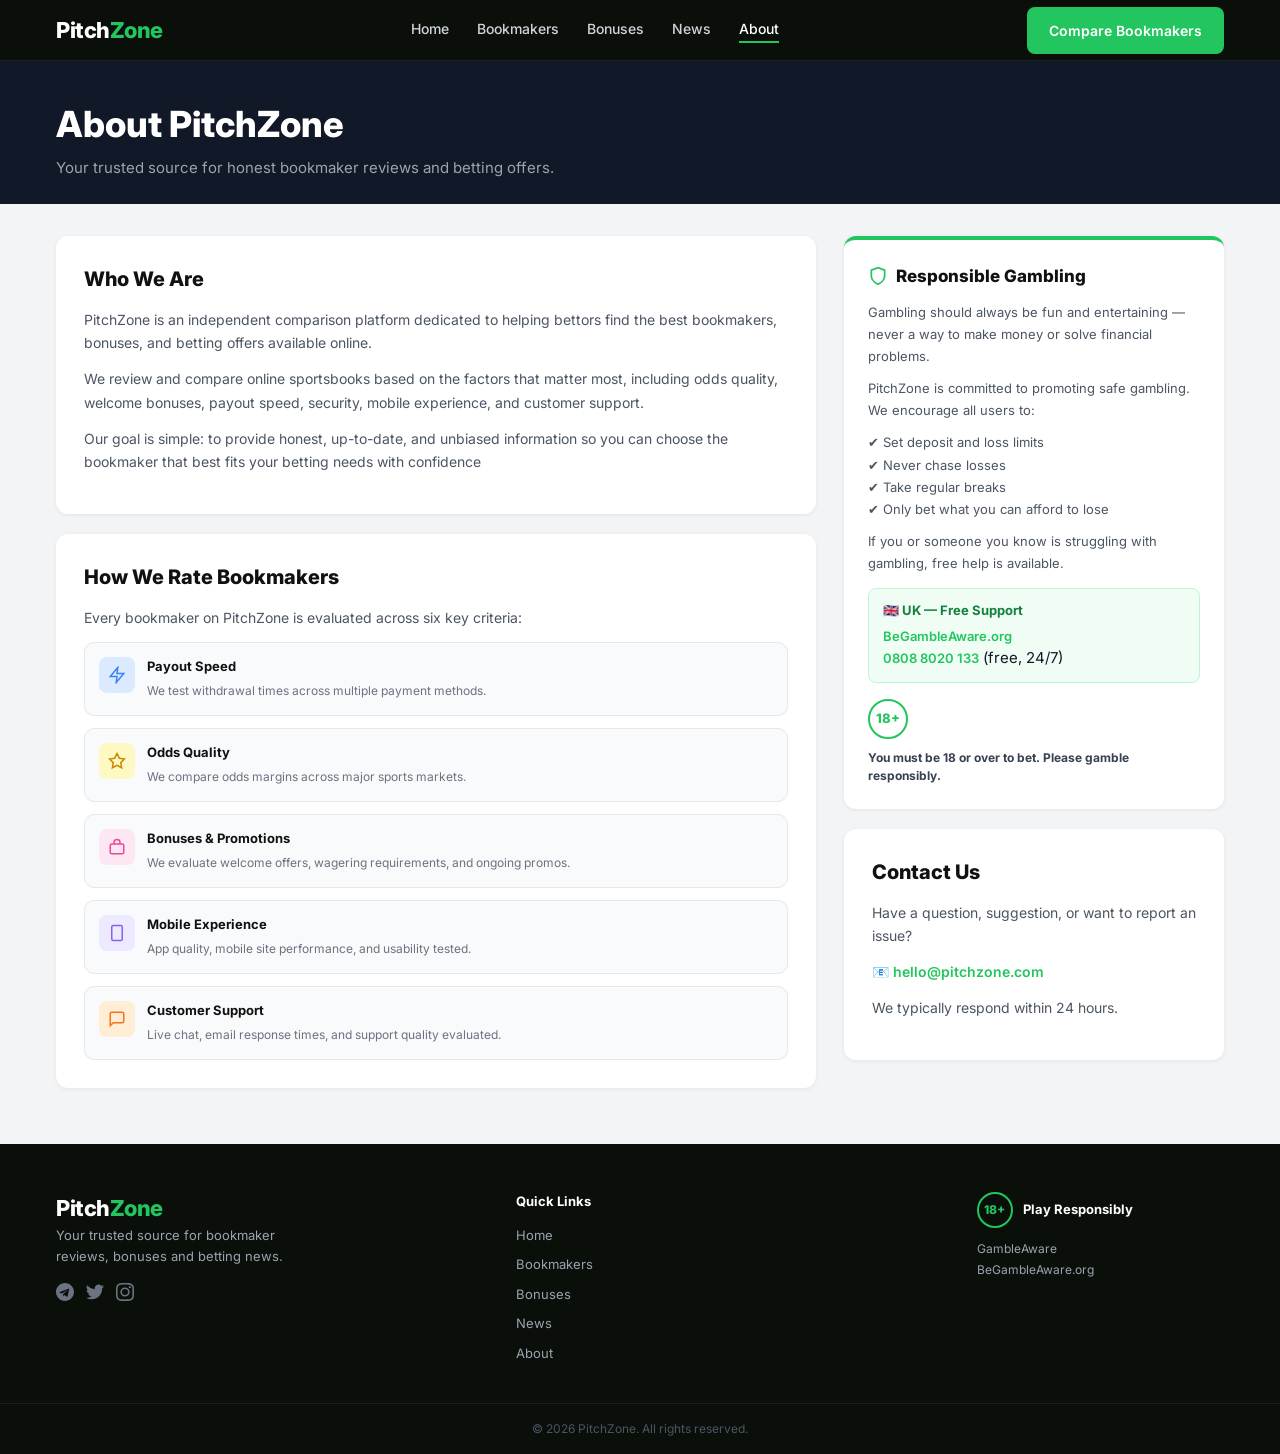
==== about.html @ 126c5413 "initial commit" ====
<!DOCTYPE html>
<html lang="en">
<head>
  <meta charset="UTF-8" />
  <meta name="viewport" content="width=device-width, initial-scale=1.0" />
  <title>PitchZone – About Us</title>
  <link rel="stylesheet" href="style.css" />
  <link rel="preconnect" href="https://fonts.googleapis.com" />
  <link href="https://fonts.googleapis.com/css2?family=Inter:wght@400;500;600;700;800&display=swap" rel="stylesheet" />
  <style>
    .bm-hero {
      background: #111827;
      padding: 36px 0 24px;
    }
    .bm-hero h1 {
      font-size: clamp(24px, 4vw, 36px);
      font-weight: 800;
      color: #fff;
      margin-bottom: 6px;
    }
    .bm-hero p {
      font-size: 15px;
      color: #9ca3af;
    }

    .about-body {
      background: #f3f4f6;
      padding: 32px 0 56px;
    }

    .about-grid {
      display: grid;
      gap: 20px;
      grid-template-columns: 1fr;
    }
    @media (min-width: 900px) {
      .about-grid { grid-template-columns: 2fr 1fr; gap: 28px; }
    }

    .about-card {
      background: #fff;
      border-radius: 12px;
      padding: 28px;
      box-shadow: 0 1px 4px rgba(0,0,0,.07);
    }
    .about-card h2 {
      font-size: 20px;
      font-weight: 800;
      color: #111;
      margin-bottom: 14px;
    }
    .about-card h3 {
      font-size: 16px;
      font-weight: 700;
      color: #111;
      margin: 20px 0 8px;
    }
    .about-card p {
      font-size: 14px;
      color: #4b5563;
      line-height: 1.7;
      margin-bottom: 12px;
    }

    .criteria-list {
      display: flex;
      flex-direction: column;
      gap: 12px;
      margin-top: 4px;
    }
    .criteria-item {
      display: flex;
      align-items: flex-start;
      gap: 12px;
      padding: 14px;
      background: #f9fafb;
      border-radius: 10px;
      border: 1px solid #e5e7eb;
    }
    .criteria-icon {
      width: 36px;
      height: 36px;
      border-radius: 8px;
      display: flex;
      align-items: center;
      justify-content: center;
      flex-shrink: 0;
    }
    .criteria-item strong {
      font-size: 13px;
      font-weight: 700;
      color: #111;
      display: block;
      margin-bottom: 2px;
    }
    .criteria-item span {
      font-size: 12px;
      color: #6b7280;
    }

    .responsible-card {
      background: #fff;
      border-radius: 12px;
      padding: 24px;
      box-shadow: 0 1px 4px rgba(0,0,0,.07);
      border-top: 4px solid #22c55e;
    }
    .responsible-card h2 {
      font-size: 17px;
      font-weight: 800;
      color: #111;
      margin-bottom: 12px;
      display: flex;
      align-items: center;
      gap: 8px;
    }
    .responsible-card p {
      font-size: 13px;
      color: #4b5563;
      line-height: 1.7;
      margin-bottom: 10px;
    }
    .helpline {
      background: #f0fdf4;
      border: 1px solid #bbf7d0;
      border-radius: 8px;
      padding: 12px 14px;
      margin-top: 14px;
    }
    .helpline strong {
      font-size: 13px;
      font-weight: 700;
      color: #15803d;
      display: block;
      margin-bottom: 4px;
    }
    .helpline a {
      font-size: 13px;
      color: #22c55e;
      font-weight: 600;
    }
    .badge-row {
      display: flex;
      align-items: center;
      gap: 10px;
      margin-top: 16px;
      flex-wrap: wrap;
    }
    .age-badge {
      width: 40px;
      height: 40px;
      border-radius: 50%;
      border: 2px solid #22c55e;
      display: flex;
      align-items: center;
      justify-content: center;
      font-size: 13px;
      font-weight: 800;
      color: #22c55e;
    }
    .badge-text {
      font-size: 12px;
      font-weight: 700;
      color: #374151;
    }

    .affiliate-note {
      background: #fffbeb;
      border: 1px solid #fde68a;
      border-radius: 10px;
      padding: 16px;
      margin-top: 20px;
    }
    .affiliate-note p {
      font-size: 12px;
      color: #92400e;
      margin: 0;
      line-height: 1.6;
    }
  </style>
</head>
<body>

  <!-- ===== HEADER ===== -->
  <header class="site-header">
    <div class="container header-inner">
      <a href="index.html" class="logo">Pitch<span>Zone</span></a>
      <nav class="desktop-nav">
        <a href="index.html" class="nav-link">Home</a>
        <a href="bookmakers.html" class="nav-link">Bookmakers</a>
        <a href="bonuses.html" class="nav-link">Bonuses</a>
        <a href="news.html" class="nav-link">News</a>
        <a href="about.html" class="nav-link active">About</a>
      </nav>
      <div class="header-actions">
        <a href="bookmakers.html" class="btn btn-primary desktop-cta">Compare Bookmakers</a>
        <button class="hamburger" id="hamburger" aria-label="Menu">
          <span></span><span></span><span></span>
        </button>
      </div>
    </div>
    <nav class="mobile-nav" id="mobileNav">
      <a href="index.html">Home</a>
      <a href="bookmakers.html">Bookmakers</a>
      <a href="bonuses.html">Bonuses</a>
      <a href="news.html">News</a>
      <a href="about.html">About</a>
    </nav>
  </header>

  <!-- ===== HERO ===== -->
  <section class="bm-hero">
    <div class="container">
      <h1>About PitchZone</h1>
      <p>Your trusted source for honest bookmaker reviews and betting offers.</p>
    </div>
  </section>

  <!-- ===== CONTENT ===== -->
  <section class="about-body">
    <div class="container">
      <div class="about-grid">

        <!-- Left column -->
        <div style="display:flex;flex-direction:column;gap:20px;">

          <div class="about-card">
            <h2>Who We Are</h2>
            <p>PitchZone is an independent comparison platform dedicated to helping bettors find the best bookmakers, bonuses, and betting offers available online.</p>
            <p>We review and compare online sportsbooks based on the factors that matter most, including odds quality, welcome bonuses, payout speed, security, mobile experience, and customer support.</p>
            <p>Our goal is simple: to provide honest, up-to-date, and unbiased information so you can choose the bookmaker that best fits your betting needs with confidence</p>
          </div>

          <div class="about-card">
            <h2>How We Rate Bookmakers</h2>
            <p>Every bookmaker on PitchZone is evaluated across six key criteria:</p>
            <div class="criteria-list">

              <div class="criteria-item">
                <div class="criteria-icon" style="background:#dbeafe;">
                  <svg width="18" height="18" viewBox="0 0 24 24" fill="none" stroke="#3b82f6" stroke-width="2"><polygon points="13 2 3 14 12 14 11 22 21 10 12 10 13 2"/></svg>
                </div>
                <div>
                  <strong>Payout Speed</strong>
                  <span>We test withdrawal times across multiple payment methods.</span>
                </div>
              </div>
              <div class="criteria-item">
                <div class="criteria-icon" style="background:#fef9c3;">
                  <svg width="18" height="18" viewBox="0 0 24 24" fill="none" stroke="#ca8a04" stroke-width="2"><polygon points="12 2 15.09 8.26 22 9.27 17 14.14 18.18 21.02 12 17.77 5.82 21.02 7 14.14 2 9.27 8.91 8.26 12 2"/></svg>
                </div>
                <div>
                  <strong>Odds Quality</strong>
                  <span>We compare odds margins across major sports markets.</span>
                </div>
              </div>
              <div class="criteria-item">
                <div class="criteria-icon" style="background:#fce7f3;">
                  <svg width="18" height="18" viewBox="0 0 24 24" fill="none" stroke="#ec4899" stroke-width="2"><rect x="3" y="8" width="18" height="13" rx="2"/><path d="M8 8V6a4 4 0 0 1 8 0v2"/></svg>
                </div>
                <div>
                  <strong>Bonuses & Promotions</strong>
                  <span>We evaluate welcome offers, wagering requirements, and ongoing promos.</span>
                </div>
              </div>
              <div class="criteria-item">
                <div class="criteria-icon" style="background:#ede9fe;">
                  <svg width="18" height="18" viewBox="0 0 24 24" fill="none" stroke="#8b5cf6" stroke-width="2"><rect x="5" y="2" width="14" height="20" rx="2"/><line x1="12" y1="18" x2="12" y2="18"/></svg>
                </div>
                <div>
                  <strong>Mobile Experience</strong>
                  <span>App quality, mobile site performance, and usability tested.</span>
                </div>
              </div>
              <div class="criteria-item">
                <div class="criteria-icon" style="background:#ffedd5;">
                  <svg width="18" height="18" viewBox="0 0 24 24" fill="none" stroke="#f97316" stroke-width="2"><path d="M21 15a2 2 0 0 1-2 2H7l-4 4V5a2 2 0 0 1 2-2h14a2 2 0 0 1 2 2z"/></svg>
                </div>
                <div>
                  <strong>Customer Support</strong>
                  <span>Live chat, email response times, and support quality evaluated.</span>
                </div>
              </div>
            </div>
          </div>



        </div>

        <!-- Right column -->
        <div style="display:flex;flex-direction:column;gap:20px;">

          <div class="responsible-card">
            <h2>
              <svg width="20" height="20" viewBox="0 0 24 24" fill="none" stroke="#22c55e" stroke-width="2"><path d="M12 22s8-4 8-10V5l-8-3-8 3v7c0 6 8 10 8 10z"/></svg>
              Responsible Gambling
            </h2>
            <p>Gambling should always be fun and entertaining — never a way to make money or solve financial problems.</p>
            <p>PitchZone is committed to promoting safe gambling. We encourage all users to:</p>
            <p>✔ Set deposit and loss limits<br>
               ✔ Never chase losses<br>
               ✔ Take regular breaks<br>
               ✔ Only bet what you can afford to lose</p>
            <p>If you or someone you know is struggling with gambling, free help is available.</p>
            <div class="helpline">
              <strong>🇬🇧 UK — Free Support</strong>
              <a href="https://www.begambleaware.org" target="_blank">BeGambleAware.org</a><br>
              <a href="tel:08088020133">0808 8020 133</a> (free, 24/7)
            </div>
            <div class="badge-row">
              <div class="age-badge">18+</div>
              <div class="badge-text">You must be 18 or over to bet. Please gamble responsibly.</div>
            </div>
          </div>

          <div class="about-card">
            <h2>Contact Us</h2>
            <p>Have a question, suggestion, or want to report an issue?</p>
            <p>📧 <a href="mailto:hello@pitchzone.com" style="color:#22c55e;font-weight:600;">hello@pitchzone.com</a></p>
            <p style="margin-top:8px;">We typically respond within 24 hours.</p>
          </div>

        </div>
      </div>
    </div>
  </section>

  <!-- ===== FOOTER ===== -->
  <footer class="site-footer">
    <div class="container footer-inner">
      <div class="footer-brand">
        <a href="index.html" class="logo">Pitch<span>Zone</span></a>
        <p>Your trusted source for bookmaker reviews, bonuses and betting news.</p>
        <div class="footer-socials">
          <a href="#" aria-label="Telegram"><svg width="18" height="18" viewBox="0 0 24 24" fill="currentColor"><path d="M12 0C5.373 0 0 5.373 0 12s5.373 12 12 12 12-5.373 12-12S18.627 0 12 0zm5.562 8.248l-2.018 9.505c-.145.658-.537.818-1.084.508l-3-2.21-1.447 1.394c-.16.16-.295.295-.605.295l.213-3.053 5.56-5.023c.242-.213-.054-.333-.373-.12l-6.871 4.326-2.962-.924c-.643-.204-.657-.643.136-.953l11.57-4.462c.537-.194 1.006.131.881.717z"/></svg></a>
          <a href="#" aria-label="Twitter"><svg width="18" height="18" viewBox="0 0 24 24" fill="currentColor"><path d="M23.954 4.569a10 10 0 0 1-2.825.775 4.958 4.958 0 0 0 2.163-2.723 9.91 9.91 0 0 1-3.127 1.195 4.916 4.916 0 0 0-8.384 4.482A13.944 13.944 0 0 1 1.641 3.16a4.916 4.916 0 0 0 1.523 6.574 4.903 4.903 0 0 1-2.229-.616v.061a4.917 4.917 0 0 0 3.946 4.827 4.936 4.936 0 0 1-2.224.084 4.918 4.918 0 0 0 4.6 3.42A9.868 9.868 0 0 1 0 19.54a13.94 13.94 0 0 0 7.548 2.212c9.057 0 14.01-7.503 14.01-14.01 0-.213-.005-.426-.015-.637A10.012 10.012 0 0 0 24 4.59l-.046-.021z"/></svg></a>
          <a href="#" aria-label="Instagram"><svg width="18" height="18" viewBox="0 0 24 24" fill="currentColor"><path d="M12 2.163c3.204 0 3.584.012 4.85.07 1.17.055 1.805.249 2.227.415.562.217.96.477 1.382.896.419.42.679.819.896 1.381.164.422.36 1.057.413 2.227.057 1.266.07 1.646.07 4.85s-.013 3.584-.07 4.85c-.053 1.17-.249 1.805-.413 2.227a3.705 3.705 0 0 1-.896 1.382 3.705 3.705 0 0 1-1.382.896c-.422.164-1.057.36-2.227.413-1.266.057-1.646.07-4.85.07s-3.584-.013-4.85-.07c-1.17-.053-1.805-.249-2.227-.413a3.705 3.705 0 0 1-1.382-.896 3.705 3.705 0 0 1-.896-1.382c-.164-.422-.36-1.057-.413-2.227C2.175 15.584 2.163 15.204 2.163 12s.012-3.584.07-4.85c.053-1.17.249-1.805.413-2.227a3.705 3.705 0 0 1 .896-1.382 3.705 3.705 0 0 1 1.382-.896c.422-.164 1.057-.36 2.227-.413C8.416 2.175 8.796 2.163 12 2.163zm0-2.163c-3.259 0-3.667.014-4.947.072C5.771.131 4.903.333 4.14.63a5.869 5.869 0 0 0-2.126 1.384A5.869 5.869 0 0 0 .63 4.14C.333 4.903.131 5.771.072 7.053.014 8.333 0 8.741 0 12c0 3.259.014 3.667.072 4.947.059 1.282.261 2.15.558 2.913.306.789.715 1.457 1.384 2.126A5.869 5.869 0 0 0 4.14 23.37c.763.297 1.631.499 2.913.558C8.333 23.986 8.741 24 12 24c3.259 0 3.667-.014 4.947-.072 1.282-.059 2.15-.261 2.913-.558a5.869 5.869 0 0 0 2.126-1.384 5.869 5.869 0 0 0 1.384-2.126c.297-.763.499-1.631.558-2.913C23.986 15.667 24 15.259 24 12c0-3.259-.014-3.667-.072-4.947-.059-1.282-.261-2.15-.558-2.913a5.869 5.869 0 0 0-1.384-2.126A5.869 5.869 0 0 0 19.86.63c-.763-.297-1.631-.499-2.913-.558C15.667.014 15.259 0 12 0zm0 5.838a6.162 6.162 0 1 0 0 12.324 6.162 6.162 0 0 0 0-12.324zM12 16a4 4 0 1 1 0-8 4 4 0 0 1 0 8zm6.406-11.845a1.44 1.44 0 1 0 0 2.881 1.44 1.44 0 0 0 0-2.881z"/></svg></a>
        </div>
      </div>
      <div class="footer-links">
        <div class="footer-col">
          <h4>Quick Links</h4>
          <a href="index.html">Home</a>
          <a href="bookmakers.html">Bookmakers</a>
          <a href="bonuses.html">Bonuses</a>
          <a href="news.html">News</a>
          <a href="about.html">About</a>
        </div>
      </div>
      <div class="footer-responsible">
        <div class="responsible-badge">
          <span class="badge-18">18+</span>
          <span>Play Responsibly</span>
        </div>
        <div class="gamble-aware">
          <span>GambleAware</span>
          <span>BeGambleAware.org</span>
        </div>
      </div>
    </div>
    <div class="footer-bottom">
      <p>© 2026 PitchZone. All rights reserved.</p>
    </div>
  </footer>

  <script>
    const hamburger = document.getElementById('hamburger');
    const mobileNav = document.getElementById('mobileNav');
    hamburger.addEventListener('click', () => {
      mobileNav.classList.toggle('open');
      hamburger.classList.toggle('active');
    });
  </script>
</body>
</html>
---- style.css ----
/* ====================================================
   PitchZone – style.css
   Mobile-first, responsive up to desktop
   ==================================================== */

/* ---------- Reset & Base ---------- */
*, *::before, *::after { box-sizing: border-box; margin: 0; padding: 0; }

:root {
  --green:      #22c55e;
  --green-dark: #16a34a;
  --blue:       #3b82f6;
  --purple:     #8b5cf6;
  --gold:       #f59e0b;
  --silver:     #94a3b8;
  --bronze:     #cd7c3b;
  --black:      #0a0a0a;
  --surface:    #111827;
  --card:       #ffffff;
  --border:     #e5e7eb;
  --text:       #111827;
  --muted:      #6b7280;
  --radius:     10px;
  --font:       'Inter', system-ui, sans-serif;
}

html { scroll-behavior: smooth; }

body {
  font-family: var(--font);
  font-size: 15px;
  color: var(--text);
  background: #f9fafb;
  line-height: 1.5;
}

img { max-width: 100%; display: block; }
a  { text-decoration: none; color: inherit; }

.container {
  width: 100%;
  max-width: 1200px;
  margin: 0 auto;
  padding: 0 16px;
}

.green  { color: var(--green); }
.purple { color: var(--purple); }

/* ---------- Visibility helpers ---------- */
.desktop-only { display: none; }
.mobile-only  { display: block; }

@media (min-width: 900px) {
  .desktop-only { display: flex; }
  .desktop-only.features-grid { display: grid; }
  .mobile-only  { display: none !important; }
}

/* ---------- Buttons ---------- */
.btn {
  display: inline-flex;
  align-items: center;
  gap: 6px;
  padding: 11px 20px;
  border-radius: 8px;
  font-weight: 600;
  font-size: 14px;
  cursor: pointer;
  transition: filter .15s, background .15s;
  border: 2px solid transparent;
  white-space: nowrap;
}
.btn-primary {
  background: var(--green);
  color: #fff;
}
.btn-primary:hover { filter: brightness(1.08); }
.btn-outline {
  background: transparent;
  border-color: #fff;
  color: #fff;
}
.btn-outline:hover { background: rgba(255,255,255,.1); }
.btn-sm  { padding: 8px 14px; font-size: 13px; border-radius: 7px; }
.btn-xs  { padding: 5px 12px; font-size: 12px; border-radius: 6px; }

/* ---------- HEADER ---------- */
.site-header {
  position: sticky;
  top: 0;
  z-index: 100;
  background: #0a0f0a;
  border-bottom: 1px solid rgba(255,255,255,.07);
}
.header-inner {
  display: flex;
  align-items: center;
  justify-content: space-between;
  height: 60px;
}
.logo {
  font-size: 22px;
  font-weight: 800;
  color: #fff;
  letter-spacing: -.5px;
}
.logo span { color: var(--green); }

.desktop-nav { display: none; }
@media (min-width: 900px) {
  .desktop-nav {
    display: flex;
    gap: 28px;
  }
}
.nav-link {
  color: #d1d5db;
  font-size: 14px;
  font-weight: 500;
  padding-bottom: 2px;
  border-bottom: 2px solid transparent;
  transition: color .15s, border-color .15s;
}
.nav-link:hover, .nav-link.active {
  color: #fff;
  border-bottom-color: var(--green);
}

.header-actions { display: flex; align-items: center; gap: 10px; }
.icon-btn {
  background: none;
  border: none;
  color: #9ca3af;
  cursor: pointer;
  padding: 6px;
  border-radius: 6px;
  transition: color .15s;
}
.icon-btn:hover { color: #fff; }
.desktop-cta { display: none; }
@media (min-width: 900px) {
  .desktop-cta { display: inline-flex; }
}

/* Hamburger */
.hamburger {
  display: flex;
  flex-direction: column;
  gap: 5px;
  background: none;
  border: none;
  cursor: pointer;
  padding: 4px;
}
.hamburger span {
  display: block;
  width: 22px;
  height: 2px;
  background: #fff;
  border-radius: 2px;
  transition: transform .25s, opacity .25s;
}
.hamburger.active span:nth-child(1) { transform: translateY(7px) rotate(45deg); }
.hamburger.active span:nth-child(2) { opacity: 0; }
.hamburger.active span:nth-child(3) { transform: translateY(-7px) rotate(-45deg); }
@media (min-width: 900px) { .hamburger { display: none; } }

/* Mobile nav dropdown */
.mobile-nav {
  display: none;
  flex-direction: column;
  background: #111;
  border-top: 1px solid rgba(255,255,255,.08);
}
.mobile-nav.open { display: flex; }
.mobile-nav a {
  padding: 14px 20px;
  color: #d1d5db;
  font-size: 15px;
  font-weight: 500;
  border-bottom: 1px solid rgba(255,255,255,.05);
  transition: color .15s, background .15s;
}
.mobile-nav a:hover { color: var(--green); background: rgba(34,197,94,.06); }
@media (min-width: 900px) { .mobile-nav { display: none !important; } }

/* ---------- HERO ---------- */
.hero {
  position: relative;
  background: linear-gradient(135deg, #0a0f0a 0%, #111827 60%, #0d1f0d 100%);
  overflow: hidden;
  min-height: 380px;
}
.hero-overlay {
  position: absolute;
  inset: 0;
  background: linear-gradient(90deg, rgba(0,0,0,.85) 40%, rgba(0,0,0,.2) 100%);
  z-index: 1;
}
.hero-inner {
  position: relative;
  z-index: 2;
  display: flex;
  align-items: center;
  justify-content: space-between;
  gap: 24px;
  padding-top: 40px;
  padding-bottom: 40px;
}
.hero-content { flex: 1; min-width: 0; }
.hero-eyebrow {
  display: flex;
  align-items: center;
  gap: 6px;
  font-size: 12px;
  font-weight: 700;
  letter-spacing: .08em;
  color: var(--green);
  margin-bottom: 14px;
  text-transform: uppercase;
}
.hero-content h1 {
  font-size: clamp(28px, 5vw, 52px);
  font-weight: 800;
  line-height: 1.1;
  color: #fff;
  margin-bottom: 14px;
}
.hero-content h1 .green { color: var(--green); }
.hero-sub {
  font-size: 15px;
  color: #9ca3af;
  margin-bottom: 24px;
  max-width: 420px;
}
.hero-btns {
  display: flex;
  flex-wrap: wrap;
  gap: 12px;
  margin-bottom: 28px;
}
.hero-trust {
  gap: 20px;
  flex-wrap: wrap;
  font-size: 13px;
  color: #9ca3af;
}
.hero-trust span { display: flex; align-items: center; gap: 5px; }

.hero-image {
  flex-shrink: 0;
  width: 42%;
  max-width: 440px;
  display: none;
}
@media (min-width: 640px) { .hero-image { display: block; } }
.hero-image img {
  width: 100%;
  object-fit: cover;
  border-radius: 12px;
  opacity: .9;
}

/* ---------- SECTIONS ---------- */
.section { padding: 40px 0; }
.section-header {
  display: flex;
  align-items: center;
  justify-content: space-between;
  margin-bottom: 20px;
}
.section-header h2 { font-size: 22px; font-weight: 800; }
.view-all {
  font-size: 13px;
  font-weight: 600;
  color: var(--green);
  display: flex;
  align-items: center;
  gap: 3px;
  transition: gap .15s;
}
.view-all:hover { gap: 6px; }

/* ---------- BOOKMAKERS – Mobile list ---------- */
.bk-list { display: flex; flex-direction: column; gap: 10px; }
.bk-row {
  display: flex;
  align-items: center;
  gap: 10px;
  background: #fff;
  border-radius: var(--radius);
  padding: 12px 14px;
  box-shadow: 0 1px 4px rgba(0,0,0,.07);
}
.bk-info { flex: 1; }
.bk-rating {
  font-size: 13px;
  font-weight: 600;
  display: flex;
  align-items: center;
  gap: 4px;
  color: var(--text);
}
.star { color: var(--gold); }
.label { font-size: 12px; font-weight: 600; }
.bk-bonus { font-size: 18px; font-weight: 800; color: var(--green); line-height: 1.2; }
.bk-bonus .bonus-text { font-size: 12px; font-weight: 500; color: var(--green); }

/* ---------- BOOKMAKERS – Desktop cards ---------- */
.bk-cards {
  gap: 14px;
}
.bk-card {
  flex: 1;
  background: #fff;
  border-radius: var(--radius);
  padding: 20px 14px 16px;
  box-shadow: 0 1px 6px rgba(0,0,0,.08);
  display: flex;
  flex-direction: column;
  align-items: center;
  gap: 8px;
  text-align: center;
  position: relative;
  transition: box-shadow .2s, transform .2s;
}
.bk-card:hover { box-shadow: 0 6px 20px rgba(0,0,0,.12); transform: translateY(-2px); }
.bk-card .bk-rank { position: absolute; top: 10px; left: 10px; }
.bk-card .bk-logo { margin-top: 10px; }
.bk-card .bk-rating { flex-direction: column; gap: 2px; font-size: 14px; }
.bk-card .bk-rating .label { font-size: 12px; }
.bk-bonus-label { font-size: 11px; color: var(--muted); text-transform: uppercase; letter-spacing: .05em; }
.bk-card .bk-bonus { font-size: 26px; font-weight: 800; color: var(--green); }
.bk-review { font-size: 12px; color: var(--muted); }
.bk-review:hover { color: var(--green); }

/* ---------- Rank badges ---------- */
.bk-rank {
  width: 26px;
  height: 26px;
  border-radius: 6px;
  display: flex;
  align-items: center;
  justify-content: center;
  font-size: 12px;
  font-weight: 800;
  flex-shrink: 0;
  background: #e5e7eb;
  color: var(--text);
}
.bk-rank.gold   { background: var(--gold);   color: #fff; }
.bk-rank.silver { background: var(--silver); color: #fff; }
.bk-rank.bronze { background: var(--bronze); color: #fff; }

/* ---------- Bookmaker logos (mock) ---------- */
.bk-logo {
  display: flex;
  align-items: center;
  justify-content: center;
  border-radius: 8px;
  font-weight: 800;
  font-size: 15px;
  padding: 6px 12px;
  min-width: 80px;
  height: 36px;
  flex-shrink: 0;
}
.bk-logo.bet365  { background: #1a7a3d; color: #fff; }
.bk-logo.bet365 span { color: var(--gold); }
.bk-logo.betano  { background: #f15a22; color: #fff; font-style: italic; }
.bk-logo.oneXbet { background: #002d62; color: #00a8ff; letter-spacing: -.5px; }
.bk-logo.unibet  { background: #000; color: #fff; letter-spacing: 1px; font-size: 11px; }
.bk-logo.bcgame  { background: #111; color: #4ade80; font-size: 12px; }

.bk-logo.small { min-width: 60px; height: 28px; font-size: 11px; padding: 4px 8px; border-radius: 6px; }

/* ---------- FEATURES (desktop 3-col / mobile cards) ---------- */
.features-section { background: #fff; }
.features-grid {
  gap: 20px;
  grid-template-columns: 1fr;
}
@media (min-width: 900px) {
  .features-grid { grid-template-columns: repeat(3, 1fr); }
}

.feature-card {
  background: #f9fafb;
  border: 1px solid var(--border);
  border-radius: var(--radius);
  padding: 20px;
}
.feature-header {
  display: flex;
  align-items: center;
  gap: 10px;
  margin-bottom: 16px;
}
.feature-header h3 { font-size: 16px; font-weight: 700; flex: 1; }
.feature-icon {
  width: 40px;
  height: 40px;
  border-radius: 10px;
  display: flex;
  align-items: center;
  justify-content: center;
  flex-shrink: 0;
}
.bonus-icon  { background: #dcfce7; }
.payout-icon { background: #dbeafe; }
.news-icon   { background: #ede9fe; }

.feature-rows { display: flex; flex-direction: column; gap: 10px; margin-bottom: 14px; }
.feature-row {
  display: flex;
  align-items: center;
  gap: 10px;
  background: #fff;
  border-radius: 8px;
  padding: 8px 10px;
}
.feature-desc { flex: 1; font-size: 13px; color: var(--muted); }
.speed-badge { font-size: 12px; font-weight: 700; }
.speed-badge.fast  { color: var(--green); }
.speed-badge.vfast { color: var(--blue); }

.feature-see-all {
  font-size: 13px;
  font-weight: 600;
  color: var(--green);
  display: block;
  text-align: center;
  padding-top: 4px;
}
.feature-see-all.purple { color: var(--purple); }

/* News items */
.news-rows { display: flex; flex-direction: column; gap: 10px; margin-bottom: 14px; }
.news-item { display: flex; align-items: center; gap: 10px; }
.news-thumb {
  width: 52px;
  height: 40px;
  border-radius: 6px;
  background: linear-gradient(135deg, #22c55e22, #16a34a44);
  flex-shrink: 0;
}
.news-title { font-size: 13px; font-weight: 600; color: var(--text); }
.news-date  { font-size: 11px; color: var(--muted); margin-top: 2px; }

/* Mobile accordion listings */
.mob-accordions { display: flex; flex-direction: column; gap: 12px; margin-top: 24px; }
.mob-accordion {
  background: #fff;
  border-radius: var(--radius);
  border: 1px solid var(--border);
  overflow: hidden;
  box-shadow: 0 1px 4px rgba(0,0,0,.06);
}
.mob-acc-header {
  width: 100%;
  display: flex;
  align-items: center;
  justify-content: space-between;
  padding: 14px 16px;
  background: none;
  border: none;
  cursor: pointer;
  font-family: var(--font);
}
.mob-acc-title {
  display: flex;
  align-items: center;
  gap: 10px;
  font-size: 15px;
  font-weight: 700;
  color: var(--text);
}
.mob-acc-title .feature-icon { width: 34px; height: 34px; border-radius: 8px; }
.acc-arrow { transition: transform .25s; flex-shrink: 0; }
.mob-acc-body {
  display: none;
  flex-direction: column;
  gap: 8px;
  padding: 0 12px 14px;
}
.mob-acc-body.open { display: flex; }
.mob-acc-body .feature-row { background: #f9fafb; }
.mob-acc-body .news-item { padding: 4px 0; }
.mob-acc-body .feature-see-all { margin-top: 4px; }

/* ---------- FOOTER ---------- */
.site-footer { background: #0a0f0a; color: #9ca3af; margin-top: 0; }
.footer-inner {
  display: grid;
  gap: 36px;
  padding-top: 48px;
  padding-bottom: 40px;
  grid-template-columns: 1fr;
}
@media (min-width: 900px) {
  .footer-inner { grid-template-columns: 2fr 2fr 1.2fr; gap: 48px; }
}

.footer-brand .logo { margin-bottom: 10px; }
.footer-brand p { font-size: 13px; line-height: 1.6; max-width: 260px; margin-bottom: 16px; }
.footer-socials { display: flex; gap: 12px; }
.footer-socials a {
  color: #6b7280;
  transition: color .15s;
}
.footer-socials a:hover { color: var(--green); }

.footer-links { display: flex; gap: 40px; }
.footer-col { display: flex; flex-direction: column; gap: 10px; }
.footer-col h4 { color: #fff; font-size: 13px; font-weight: 700; margin-bottom: 4px; }
.footer-col a { font-size: 13px; transition: color .15s; }
.footer-col a:hover { color: var(--green); }

.footer-responsible { display: flex; flex-direction: column; gap: 12px; }
.responsible-badge {
  display: flex;
  align-items: center;
  gap: 10px;
  font-size: 13px;
  font-weight: 700;
  color: #fff;
}
.badge-18 {
  width: 36px;
  height: 36px;
  border-radius: 50%;
  border: 2px solid var(--green);
  display: flex;
  align-items: center;
  justify-content: center;
  font-size: 12px;
  font-weight: 800;
  color: var(--green);
  flex-shrink: 0;
}
.gamble-aware {
  display: flex;
  flex-direction: column;
  gap: 3px;
  font-size: 12px;
}

.footer-bottom {
  border-top: 1px solid rgba(255,255,255,.07);
  text-align: center;
  padding: 16px;
  font-size: 12px;
  color: #4b5563;
}

/* ---------- Bookmakers section bg ---------- */
.bookmakers-section { background: #f3f4f6; }

/* ---------- Scroll reveal (lightweight) ---------- */
@media (prefers-reduced-motion: no-preference) {
  .bk-card, .bk-row, .mob-feat-card, .feature-card {
    animation: fadeUp .4s ease both;
  }
}
@keyframes fadeUp {
  from { opacity: 0; transform: translateY(12px); }
  to   { opacity: 1; transform: translateY(0); }
}
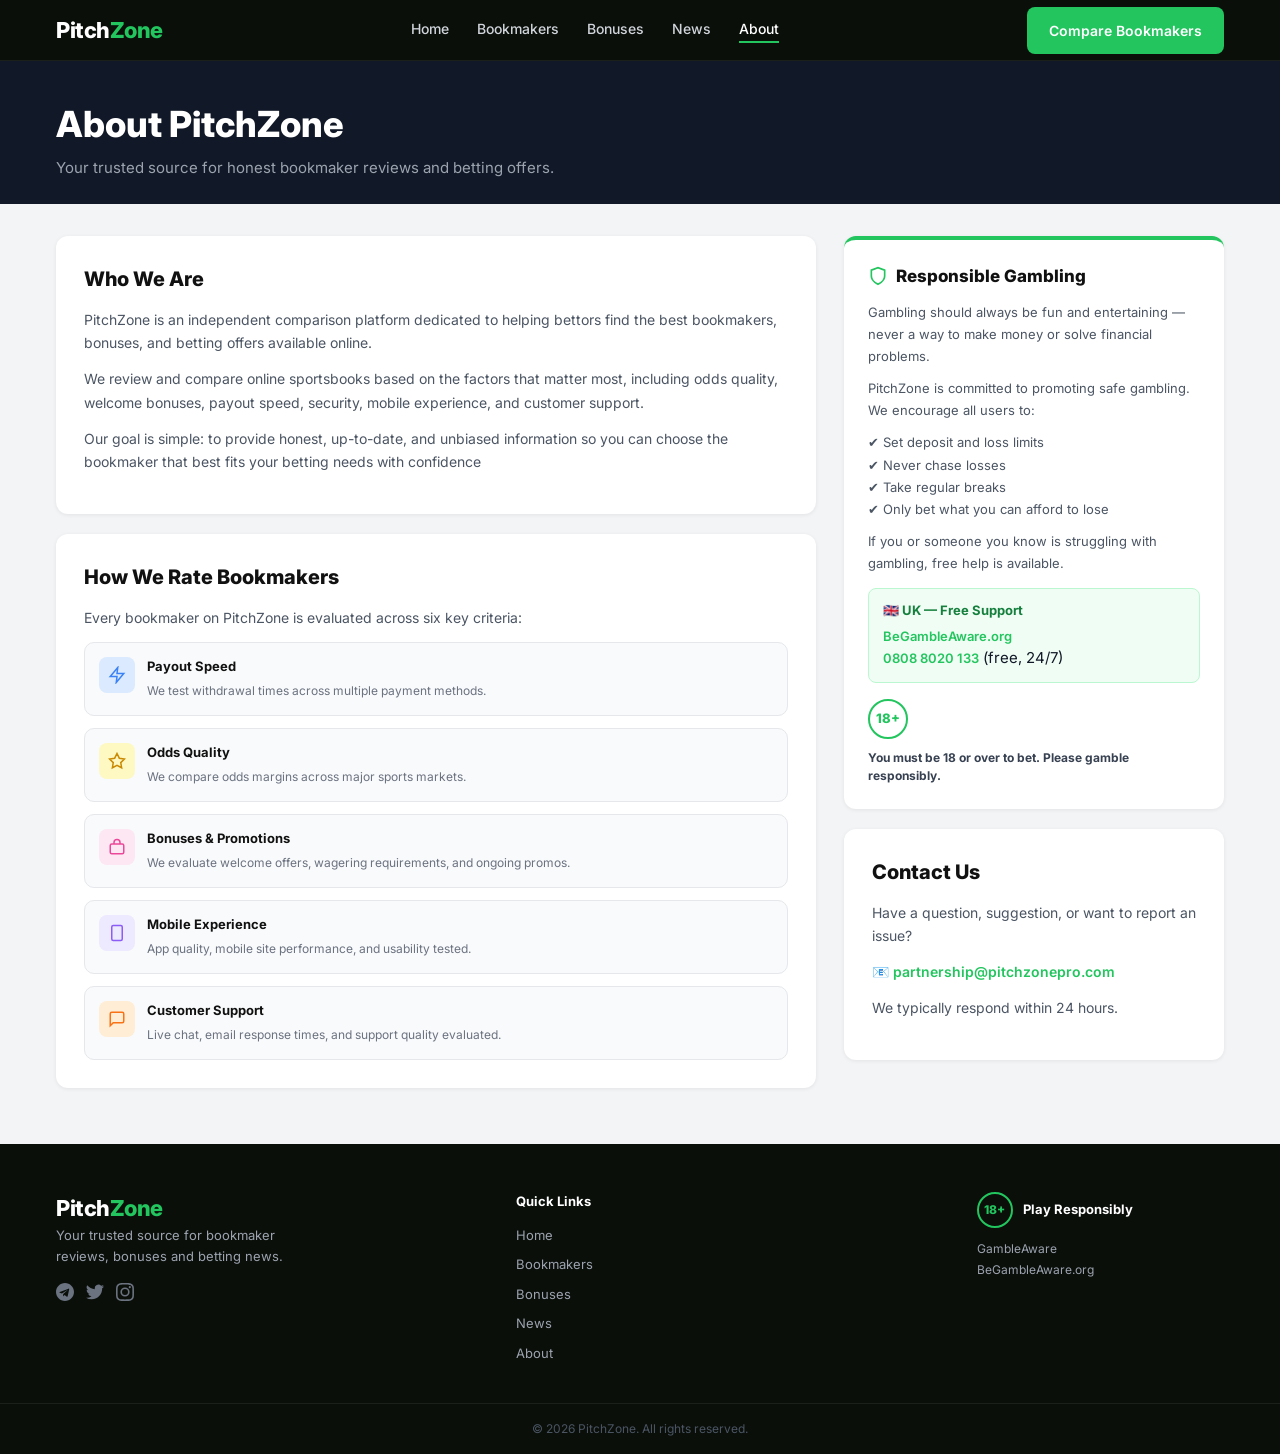
==== commit 097aacf0: "Update about.html Update contact email" ====
--- a/about.html
+++ b/about.html
@@ -317,7 +317,7 @@
           <div class="about-card">
             <h2>Contact Us</h2>
             <p>Have a question, suggestion, or want to report an issue?</p>
-            <p>📧 <a href="mailto:hello@pitchzone.com" style="color:#22c55e;font-weight:600;">hello@pitchzone.com</a></p>
+            <p>📧 <a href="mailto:partnership@pitchzonepro.com" style="color:#22c55e;font-weight:600;">partnership@pitchzonepro.com</a></p>
             <p style="margin-top:8px;">We typically respond within 24 hours.</p>
           </div>
 
